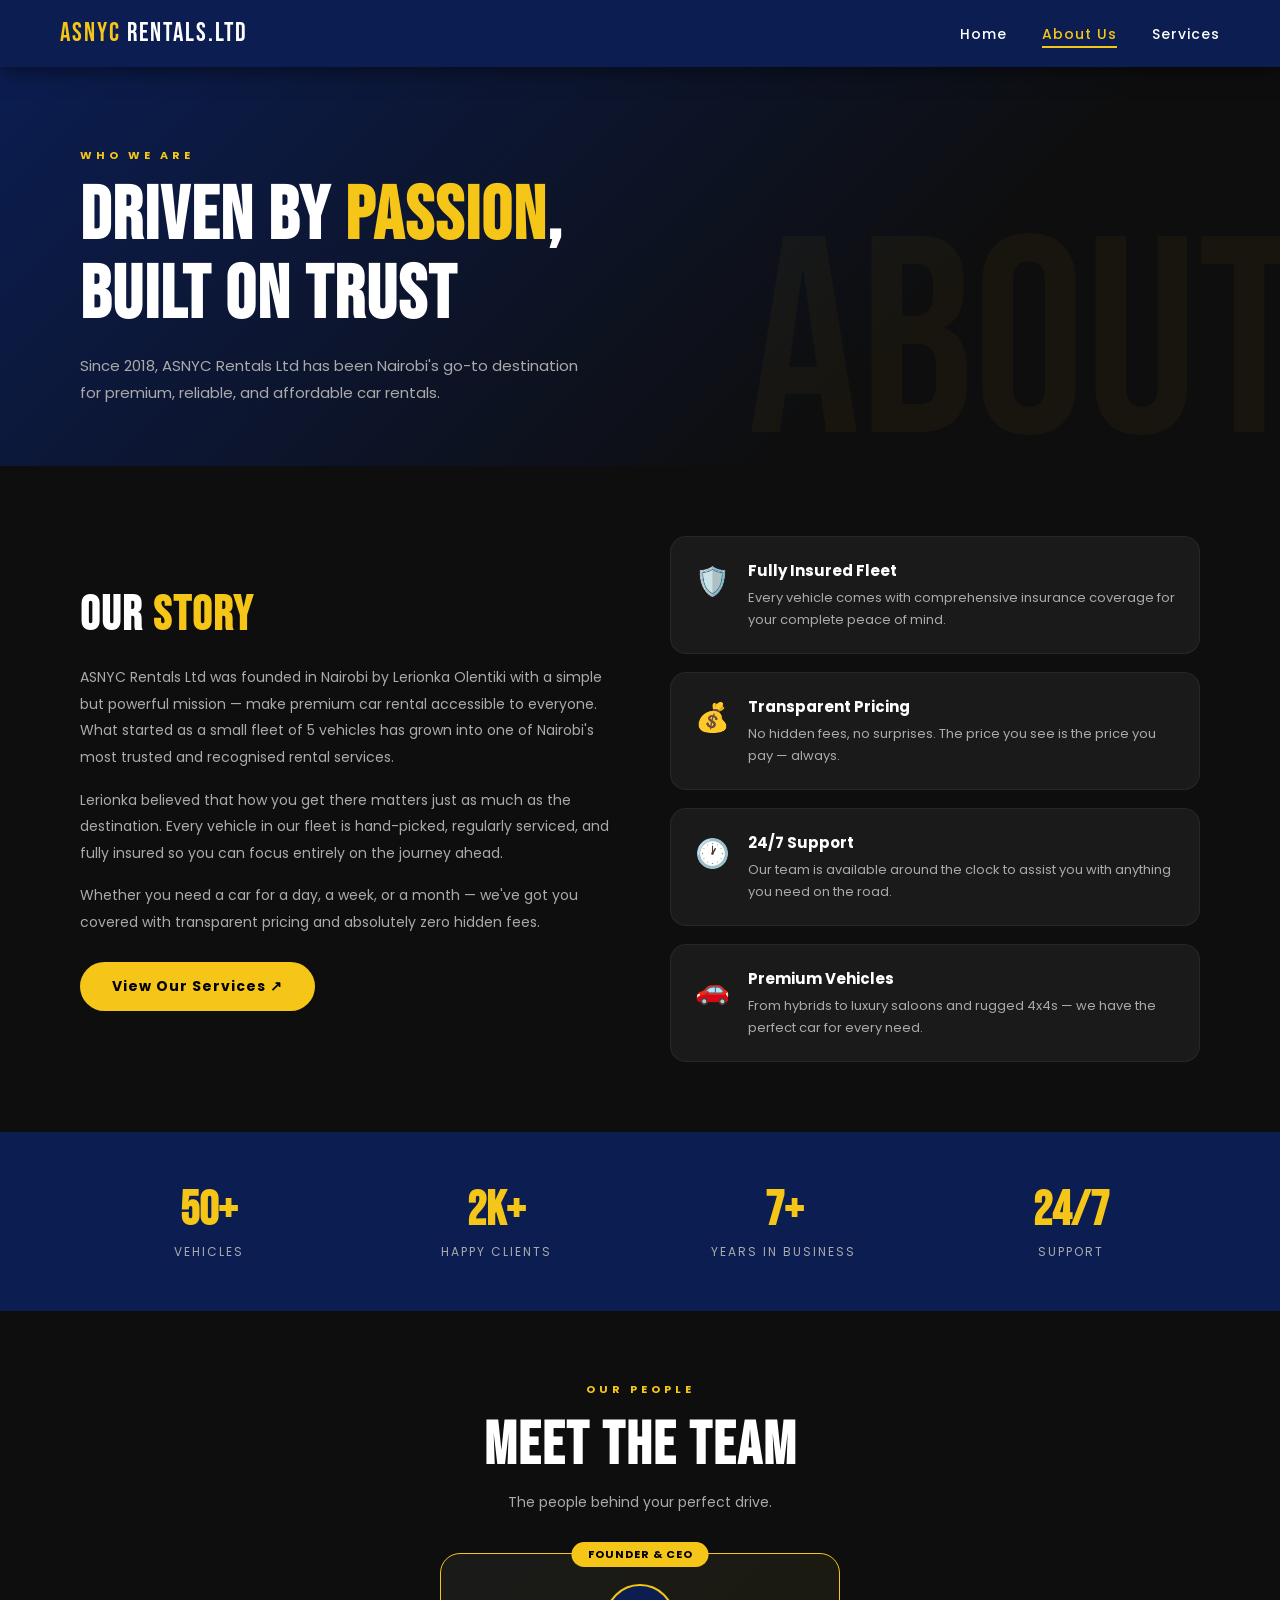
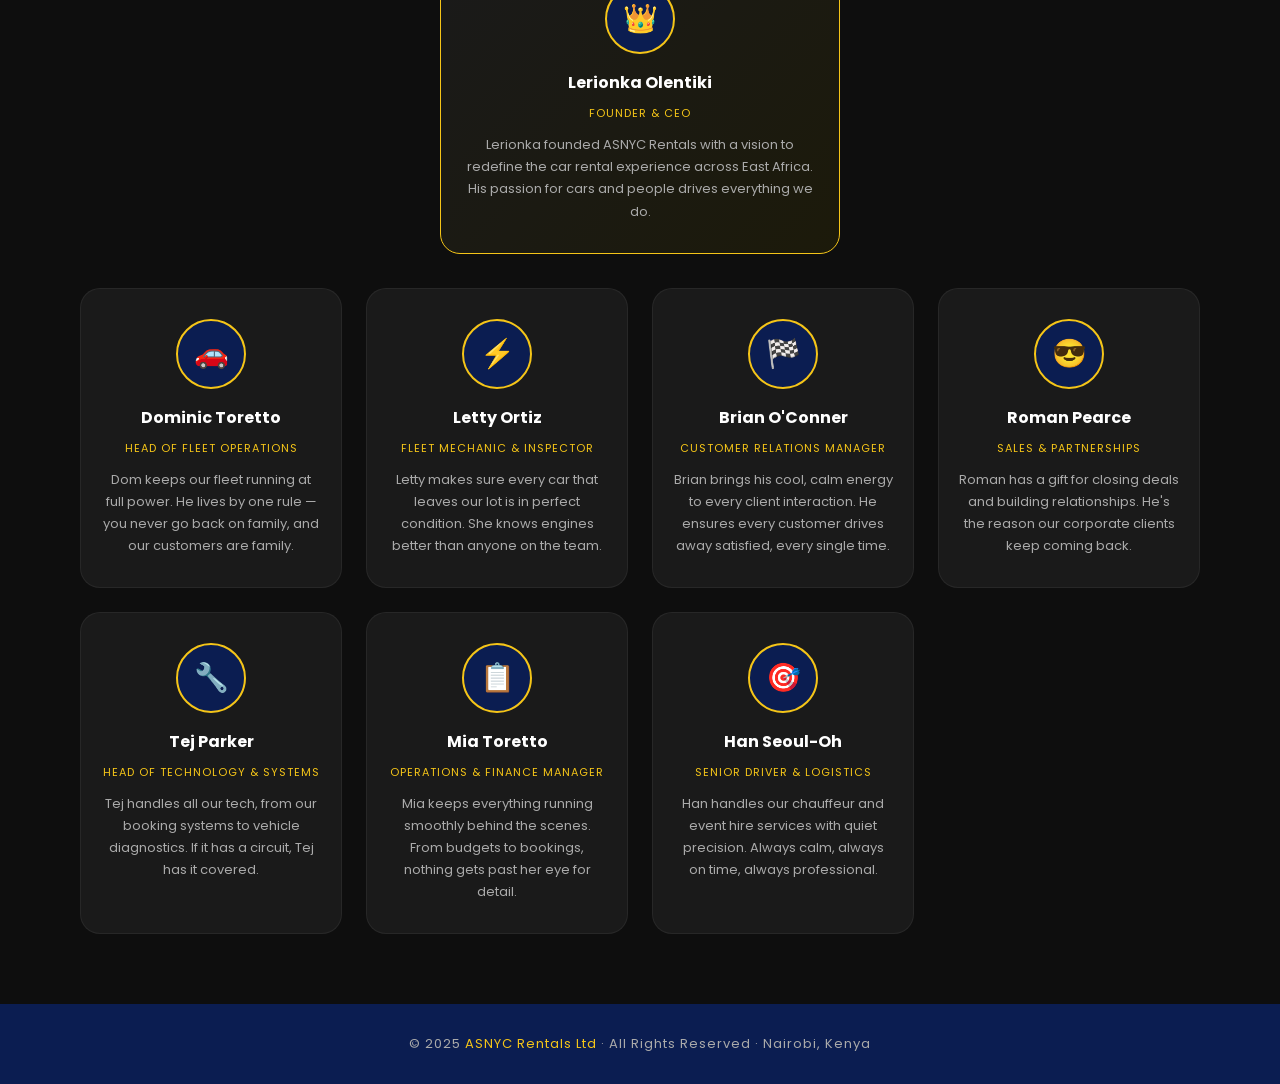
==== about.html @ 46855771 "Updated homepage, design" ====
<!doctype html>
<html lang="en">
  <head>
    <meta charset="UTF-8" />
    <meta name="viewport" content="width=device-width, initial-scale=1.0" />
    <title>ASNYC RENTALS.LTD — About Us</title>
    <link href="https://fonts.googleapis.com/css2?family=Poppins:wght@300;500;700&family=Bebas+Neue&display=swap" rel="stylesheet" />
    <link rel="stylesheet" href="style.css" />
    <link rel="stylesheet" href="about.css" />
  </head>
  <body>

    <!-- NAVBAR -->
    <nav class="navbar">
      <div class="logo">ASNYC <span>RENTALS.LTD</span></div>
      <ul class="nav-links">
        <li><a href="index.html">Home</a></li>
        <li><a href="about.html" class="active">About Us</a></li>
        <li><a href="services.html">Services</a></li>
      </ul>
    </nav>

    <!-- PAGE HERO -->
    <section class="page-hero">
      <span class="tag">Who We Are</span>
      <h1>Driven By <span>Passion</span>, Built On Trust</h1>
      <p>Since 2018, ASNYC Rentals Ltd has been Nairobi's go-to destination for premium, reliable, and affordable car rentals.</p>
    </section>

    <!-- ABOUT CONTENT -->
    <section class="about-content">
      <div class="about-text">
        <h2>Our <span>Story</span></h2>
        <p>ASNYC Rentals Ltd was founded in Nairobi by Lerionka Olentiki with a simple but powerful mission — make premium car rental accessible to everyone. What started as a small fleet of 5 vehicles has grown into one of Nairobi's most trusted and recognised rental services.</p>
        <p>Lerionka believed that how you get there matters just as much as the destination. Every vehicle in our fleet is hand-picked, regularly serviced, and fully insured so you can focus entirely on the journey ahead.</p>
        <p>Whether you need a car for a day, a week, or a month — we've got you covered with transparent pricing and absolutely zero hidden fees.</p>
        <a href="services.html" class="btn-primary" style="display:inline-block; margin-top:10px;">View Our Services ↗</a>
      </div>

      <div class="about-cards">
        <div class="value-card">
          <div class="value-icon">🛡️</div>
          <div>
            <h3>Fully Insured Fleet</h3>
            <p>Every vehicle comes with comprehensive insurance coverage for your complete peace of mind.</p>
          </div>
        </div>
        <div class="value-card">
          <div class="value-icon">💰</div>
          <div>
            <h3>Transparent Pricing</h3>
            <p>No hidden fees, no surprises. The price you see is the price you pay — always.</p>
          </div>
        </div>
        <div class="value-card">
          <div class="value-icon">🕐</div>
          <div>
            <h3>24/7 Support</h3>
            <p>Our team is available around the clock to assist you with anything you need on the road.</p>
          </div>
        </div>
        <div class="value-card">
          <div class="value-icon">🚗</div>
          <div>
            <h3>Premium Vehicles</h3>
            <p>From hybrids to luxury saloons and rugged 4x4s — we have the perfect car for every need.</p>
          </div>
        </div>
      </div>
    </section>

    <!-- STATS STRIP -->
    <div class="stats-strip">
      <div class="stat"><h3>50+</h3><p>Vehicles</p></div>
      <div class="stat"><h3>2K+</h3><p>Happy Clients</p></div>
      <div class="stat"><h3>7+</h3><p>Years in Business</p></div>
      <div class="stat"><h3>24/7</h3><p>Support</p></div>
    </div>

    <!-- TEAM SECTION -->
    <section class="team-section">
      <div class="section-header">
        <span class="tag">Our People</span>
        <h2>Meet The Team</h2>
        <p>The people behind your perfect drive.</p>
      </div>
      <div class="team-grid">

        <!-- Founder & CEO -->
        <div class="team-card founder">
          <div class="founder-badge">Founder & CEO</div>
          <div class="team-avatar">👑</div>
          <h3>Lerionka Olentiki</h3>
          <span>Founder & CEO</span>
          <p>Lerionka founded ASNYC Rentals with a vision to redefine the car rental experience across East Africa. His passion for cars and people drives everything we do.</p>
        </div>

        <!-- Dominic Toretto -->
        <div class="team-card">
          <div class="team-avatar">🚗</div>
          <h3>Dominic Toretto</h3>
          <span>Head of Fleet Operations</span>
          <p>Dom keeps our fleet running at full power. He lives by one rule — you never go back on family, and our customers are family.</p>
        </div>

        <!-- Letty Ortiz -->
        <div class="team-card">
          <div class="team-avatar">⚡</div>
          <h3>Letty Ortiz</h3>
          <span>Fleet Mechanic & Inspector</span>
          <p>Letty makes sure every car that leaves our lot is in perfect condition. She knows engines better than anyone on the team.</p>
        </div>

        <!-- Brian O'Conner -->
        <div class="team-card">
          <div class="team-avatar">🏁</div>
          <h3>Brian O'Conner</h3>
          <span>Customer Relations Manager</span>
          <p>Brian brings his cool, calm energy to every client interaction. He ensures every customer drives away satisfied, every single time.</p>
        </div>

        <!-- Roman Pearce -->
        <div class="team-card">
          <div class="team-avatar">😎</div>
          <h3>Roman Pearce</h3>
          <span>Sales & Partnerships</span>
          <p>Roman has a gift for closing deals and building relationships. He's the reason our corporate clients keep coming back.</p>
        </div>

        <!-- Tej Parker -->
        <div class="team-card">
          <div class="team-avatar">🔧</div>
          <h3>Tej Parker</h3>
          <span>Head of Technology & Systems</span>
          <p>Tej handles all our tech, from our booking systems to vehicle diagnostics. If it has a circuit, Tej has it covered.</p>
        </div>

        <!-- Mia Toretto -->
        <div class="team-card">
          <div class="team-avatar">📋</div>
          <h3>Mia Toretto</h3>
          <span>Operations & Finance Manager</span>
          <p>Mia keeps everything running smoothly behind the scenes. From budgets to bookings, nothing gets past her eye for detail.</p>
        </div>

        <!-- Han Seoul-Oh -->
        <div class="team-card">
          <div class="team-avatar">🎯</div>
          <h3>Han Seoul-Oh</h3>
          <span>Senior Driver & Logistics</span>
          <p>Han handles our chauffeur and event hire services with quiet precision. Always calm, always on time, always professional.</p>
        </div>

      </div>
    </section>

    <!-- FOOTER -->
    <footer>
      <p>© 2025 <span>ASNYC Rentals Ltd</span> · All Rights Reserved · Nairobi, Kenya</p>
    </footer>

  </body>
</html>
---- style.css ----
/* =============================================
   ASNYC RENTALS LTD — Services Page Styles
   ============================================= */

* {
  margin: 0;
  padding: 0;
  box-sizing: border-box;
}

/* CSS Variables for consistent theming */
:root {
  --navy:   #0b1d51;
  --gold:   #f5c518;
  --dark:   #0e0e0e;
  --card:   #1a1a1a;
  --card2:  #222;
  --white:  #ffffff;
  --grey:   #aaa;
  --radius: 20px;
}

/* BODY */
body {
  font-family: 'Poppins', sans-serif;
  background-color: var(--dark);
  color: var(--white);
  overflow-x: hidden;
}

/* ── NAVBAR ── */
.navbar {
  background-color: var(--navy);
  display: flex;
  justify-content: space-between;
  align-items: center;
  padding: 18px 60px;
  position: sticky;
  top: 0;
  z-index: 1000;
  box-shadow: 0 4px 20px rgba(0,0,0,0.5);
}

.logo {
  font-family: 'Bebas Neue', sans-serif;
  font-size: 26px;
  letter-spacing: 2px;
  color: var(--gold);
}

.logo span { color: var(--white); }

.nav-links {
  display: flex;
  list-style: none;
  gap: 35px;
}

.nav-links a {
  text-decoration: none;
  color: var(--white);
  font-weight: 500;
  font-size: 14px;
  letter-spacing: 1px;
  transition: color 0.3s;
  position: relative;
}

.nav-links a::after {
  content: '';
  position: absolute;
  bottom: -4px; left: 0;
  width: 0; height: 2px;
  background: var(--gold);
  transition: width 0.3s;
}

.nav-links a:hover { color: var(--gold); }
.nav-links a:hover::after { width: 100%; }
.nav-links a.active { color: var(--gold); }
.nav-links a.active::after { width: 100%; }

/* ── PAGE HERO ── */
.hero {
  background: linear-gradient(135deg, #0b1d51 0%, #0e0e0e 70%);
  padding: 80px 80px 60px;
  position: relative;
  overflow: hidden;
  min-height: 40vh;
  display: flex;
  flex-direction: column;
  justify-content: center;
}

/* Large decorative background text */
.hero::before {
  content: 'SERVICES';
  position: absolute;
  right: -20px; bottom: -50px;
  font-family: 'Bebas Neue', sans-serif;
  font-size: 220px;
  color: rgba(245,197,24,0.04);
  pointer-events: none;
}

.hero-badge {
  background: var(--gold);
  color: #000;
  font-size: 11px;
  font-weight: 700;
  letter-spacing: 3px;
  padding: 6px 16px;
  border-radius: 20px;
  margin-bottom: 20px;
  display: inline-block;
  text-transform: uppercase;
  width: fit-content;
}

.hero h1 {
  font-family: 'Bebas Neue', sans-serif;
  font-size: clamp(42px, 6vw, 80px);
  line-height: 1.05;
  max-width: 650px;
  letter-spacing: 2px;
}

.hero h1 span { color: var(--gold); }

.hero p {
  color: var(--grey);
  font-size: 15px;
  margin-top: 16px;
  max-width: 500px;
  line-height: 1.8;
}

/* ── SECTION HEADER ── */
.section-header {
  text-align: center;
  padding: 70px 60px 40px;
}

.section-header .tag {
  font-size: 11px;
  font-weight: 700;
  letter-spacing: 4px;
  color: var(--gold);
  text-transform: uppercase;
  display: block;
  margin-bottom: 12px;
}

.section-header h2 {
  font-family: 'Bebas Neue', sans-serif;
  font-size: clamp(36px, 5vw, 60px);
  letter-spacing: 2px;
}

.section-header p {
  color: var(--grey);
  margin-top: 10px;
  font-size: 14px;
}

/* ── SERVICES GRID ── */
.services-grid {
  display: grid;
  grid-template-columns: repeat(auto-fill, minmax(300px, 1fr));
  gap: 24px;
  padding: 10px 60px 80px;
}

/* ── SERVICE CARD ── */
.service-card {
  background: var(--card);
  border-radius: var(--radius);
  padding: 32px 28px;
  border: 1px solid rgba(255,255,255,0.06);
  transition: transform 0.3s, border-color 0.3s, box-shadow 0.3s;
  display: flex;
  flex-direction: column;
  gap: 14px;
}

.service-card:hover {
  transform: translateY(-6px);
  border-color: var(--gold);
  box-shadow: 0 20px 50px rgba(0,0,0,0.4);
}

.service-icon {
  font-size: 36px;
  width: 64px;
  height: 64px;
  background: rgba(245,197,24,0.1);
  border-radius: 16px;
  display: flex;
  align-items: center;
  justify-content: center;
  border: 1px solid rgba(245,197,24,0.2);
}

.service-card h3 {
  font-size: 18px;
  font-weight: 700;
  margin-top: 4px;
}

.service-card p {
  font-size: 13px;
  color: var(--grey);
  line-height: 1.8;
  flex: 1;
}

.service-price {
  font-size: 20px;
  font-weight: 700;
  color: var(--gold);
  padding-top: 14px;
  border-top: 1px solid rgba(255,255,255,0.07);
}

.service-price span {
  font-size: 12px;
  color: var(--grey);
  font-weight: 400;
}

/* ── WHY CHOOSE US STRIP ── */
.why-strip {
  background: var(--navy);
  padding: 60px 80px;
  display: grid;
  grid-template-columns: repeat(4, 1fr);
  gap: 30px;
  text-align: center;
}

.why-item .icon {
  font-size: 32px;
  margin-bottom: 14px;
}

.why-item h3 {
  font-size: 15px;
  font-weight: 700;
  margin-bottom: 8px;
}

.why-item p {
  font-size: 13px;
  color: var(--grey);
  line-height: 1.7;
}

/* ── CTA SECTION ── */
.cta-section {
  text-align: center;
  padding: 80px 60px;
  background: linear-gradient(135deg, #0b1d51 0%, #0e0e0e 100%);
  position: relative;
  overflow: hidden;
}

.cta-section::before {
  content: 'BOOK';
  position: absolute;
  left: 50%;
  top: 50%;
  transform: translate(-50%, -50%);
  font-family: 'Bebas Neue', sans-serif;
  font-size: 300px;
  color: rgba(245,197,24,0.03);
  pointer-events: none;
  white-space: nowrap;
}

.cta-section h2 {
  font-family: 'Bebas Neue', sans-serif;
  font-size: clamp(36px, 5vw, 60px);
  letter-spacing: 2px;
  position: relative;
  z-index: 1;
}

.cta-section h2 span { color: var(--gold); }

.cta-section p {
  color: var(--grey);
  font-size: 15px;
  margin-top: 12px;
  margin-bottom: 32px;
  position: relative;
  z-index: 1;
}

.cta-section a {
  position: relative;
  z-index: 1;
}

/* ── CARS SECTION (if used on services page) ── */
.cars-section {
  display: grid;
  grid-template-columns: repeat(auto-fit, minmax(350px, 1fr));
  gap: 30px;
  padding: 60px;
}

.car-card {
  background: var(--card);
  border-radius: var(--radius);
  padding: 20px;
  overflow: hidden;
  border: 1px solid rgba(255,255,255,0.06);
  transition: transform 0.3s, box-shadow 0.3s;
}

.car-card:hover {
  transform: translateY(-6px);
  box-shadow: 0 20px 50px rgba(0,0,0,0.5);
}

.car-image img {
  width: 100%;
  border-radius: 15px;
  height: 200px;
  object-fit: cover;
}

/* ── BOOK BUTTON ── */
.book-btn {
  margin-top: 20px;
  padding: 12px 20px;
  border: none;
  border-radius: 12px;
  background: var(--navy);
  color: var(--white);
  font-weight: 600;
  cursor: pointer;
  width: 100%;
  font-size: 14px;
  transition: background 0.2s, transform 0.2s;
  letter-spacing: 1px;
}

.book-btn:hover {
  background: var(--gold);
  color: #000;
  transform: scale(1.02);
}

/* ── FORM OVERLAY (POPUP) ── */
.form-overlay {
  position: fixed;
  top: 0; left: 0;
  width: 100%; height: 100%;
  background: rgba(0,0,0,0.75);
  backdrop-filter: blur(6px);
  display: none;
  justify-content: center;
  align-items: center;
  z-index: 9999;
  padding: 20px;
}

.form-overlay.active { display: flex; }

/* ── FORM BOX ── */
.form {
  background: var(--card);
  width: 90%;
  max-width: 560px;
  padding: 40px;
  border-radius: 24px;
  position: relative;
  display: flex;
  flex-direction: column;
  gap: 16px;
  border: 1px solid rgba(255,255,255,0.1);
  animation: modalIn 0.3s ease;
}

@keyframes modalIn {
  from { opacity: 0; transform: scale(0.93) translateY(20px); }
  to   { opacity: 1; transform: scale(1) translateY(0); }
}

/* ── CLOSE BUTTON ── */
.form-close {
  position: absolute;
  top: 18px; right: 22px;
  background: transparent;
  border: none;
  color: var(--grey);
  font-size: 24px;
  cursor: pointer;
  transition: color 0.2s;
  line-height: 1;
}

.form-close:hover { color: var(--white); }

/* ── FORM TITLE ── */
.form h2 {
  font-family: 'Bebas Neue', sans-serif;
  font-size: 30px;
  letter-spacing: 2px;
  margin-bottom: 6px;
}

/* ── CAR INFO ── */
.form-car-info {
  display: flex;
  align-items: center;
  gap: 14px;
  padding-bottom: 16px;
  border-bottom: 1px solid rgba(255,255,255,0.08);
}

.form-car-info h3 {
  font-size: 17px;
  font-weight: 700;
}

.form-car-info p {
  font-size: 13px;
  color: var(--grey);
}

.dot {
  width: 12px; height: 12px;
  background: var(--gold);
  border-radius: 50%;
  flex-shrink: 0;
}

/* ── TWO COLUMN ROW ── */
.form-row {
  display: grid;
  grid-template-columns: 1fr 1fr;
  gap: 14px;
}

.form-group {
  display: flex;
  flex-direction: column;
  gap: 6px;
}

/* ── LABEL ── */
.form-group label {
  font-size: 12px;
  font-weight: 600;
  letter-spacing: 1px;
  color: var(--grey);
  text-transform: uppercase;
}

/* ── INPUTS ── */
.form-group input,
.form-group select,
.form-group textarea {
  padding: 12px 16px;
  border: 1px solid rgba(255,255,255,0.1);
  border-radius: 10px;
  background: #111;
  color: var(--white);
  font-family: 'Poppins', sans-serif;
  font-size: 14px;
  outline: none;
  transition: border-color 0.2s;
  width: 100%;
}

.form-group input:focus,
.form-group select:focus,
.form-group textarea:focus {
  border-color: var(--gold);
}

.form-group input.error,
.form-group select.error {
  border-color: #e74c3c;
}

.form-group select option { background: var(--card); }

/* ── TEXTAREA ── */
.form-group textarea {
  min-height: 100px;
  resize: vertical;
}

/* ── ERROR MESSAGE ── */
.error-msg {
  display: none;
  color: #e74c3c;
  font-size: 11px;
  margin-top: 2px;
}

.error-msg.visible { display: block; }

/* ── SUBMIT BUTTON ── */
.submit-btn {
  padding: 15px;
  border: none;
  border-radius: 12px;
  background: var(--gold);
  color: #000;
  font-size: 15px;
  font-weight: 700;
  cursor: pointer;
  margin-top: 6px;
  letter-spacing: 1px;
  transition: transform 0.2s, box-shadow 0.2s;
}

.submit-btn:hover {
  transform: translateY(-2px);
  box-shadow: 0 8px 25px rgba(245,197,24,0.35);
}

/* ── FOOTER ── */
footer {
  background: var(--navy);
  display: flex;
  justify-content: center;
  text-align: center;
  padding: 30px;
  font-size: 13px;
  color: var(--grey);
  letter-spacing: 1px;
}

footer span { color: var(--gold); }

/* ── BUTTONS ── */
.btn-primary {
  background: var(--gold);
  color: #000;
  padding: 14px 32px;
  border-radius: 50px;
  font-weight: 700;
  font-size: 14px;
  text-decoration: none;
  display: inline-block;
  transition: transform 0.2s, box-shadow 0.2s;
  letter-spacing: 1px;
}

.btn-primary:hover {
  transform: translateY(-2px);
  box-shadow: 0 8px 25px rgba(245,197,24,0.4);
}

/* ── RESPONSIVE ── */
@media (max-width: 768px) {
  .navbar { padding: 16px 24px; }
  .hero { padding: 60px 24px 40px; }
  .services-grid { padding: 10px 20px 60px; }
  .why-strip { grid-template-columns: repeat(2, 1fr); padding: 40px 24px; }
  .cta-section { padding: 60px 24px; }
  .form { padding: 28px 22px; }
  .form-row { grid-template-columns: 1fr; }
  .section-header { padding: 50px 20px 30px; }
}

@media (max-width: 480px) {
  .nav-links { gap: 16px; }
  .why-strip { grid-template-columns: 1fr; }
  .services-grid { grid-template-columns: 1fr; }
}
---- about.css ----
/* =============================================
   ASNYC RENTALS LTD — About Page Styles
   ============================================= */

/* ── PAGE HERO ── */
.page-hero {
  background: linear-gradient(135deg, #0b1d51 0%, #0e0e0e 70%);
  padding: 80px 80px 60px;
  position: relative;
  overflow: hidden;
}

.page-hero::before {
  content: 'ABOUT';
  position: absolute;
  right: -20px; bottom: -50px;
  font-family: 'Bebas Neue', sans-serif;
  font-size: 280px;
  color: rgba(245,197,24,0.04);
  pointer-events: none;
}

.page-hero .tag {
  font-size: 11px;
  font-weight: 700;
  letter-spacing: 4px;
  color: var(--gold);
  text-transform: uppercase;
  display: block;
  margin-bottom: 14px;
}

.page-hero h1 {
  font-family: 'Bebas Neue', sans-serif;
  font-size: clamp(42px, 6vw, 75px);
  letter-spacing: 2px;
  max-width: 600px;
  line-height: 1.05;
}

.page-hero h1 span { color: var(--gold); }

.page-hero p {
  color: var(--grey);
  font-size: 15px;
  margin-top: 16px;
  max-width: 500px;
  line-height: 1.8;
}

/* ── ABOUT CONTENT ── */
.about-content {
  padding: 70px 80px;
  display: grid;
  grid-template-columns: 1fr 1fr;
  gap: 60px;
  align-items: center;
}

.about-text h2 {
  font-family: 'Bebas Neue', sans-serif;
  font-size: 48px;
  letter-spacing: 2px;
  margin-bottom: 20px;
}

.about-text h2 span { color: var(--gold); }

.about-text p {
  color: var(--grey);
  font-size: 14px;
  line-height: 1.9;
  margin-bottom: 16px;
}

/* ── VALUE CARDS ── */
.about-cards {
  display: flex;
  flex-direction: column;
  gap: 18px;
}

.value-card {
  background: var(--card);
  border: 1px solid rgba(255,255,255,0.06);
  border-radius: 16px;
  padding: 22px 24px;
  display: flex;
  align-items: flex-start;
  gap: 18px;
  transition: transform 0.2s, border-color 0.2s;
}

.value-card:hover {
  transform: translateX(6px);
  border-color: var(--gold);
}

.value-icon {
  font-size: 28px;
  flex-shrink: 0;
  margin-top: 2px;
}

.value-card h3 {
  font-size: 15px;
  font-weight: 700;
  margin-bottom: 5px;
}

.value-card p {
  font-size: 13px;
  color: var(--grey);
  line-height: 1.7;
}

/* ── STATS STRIP ── */
.stats-strip {
  background: var(--navy);
  padding: 50px 80px;
  display: grid;
  grid-template-columns: repeat(4, 1fr);
  gap: 30px;
  text-align: center;
}

.stats-strip .stat h3 {
  font-family: 'Bebas Neue', sans-serif;
  font-size: 48px;
  color: var(--gold);
}

.stats-strip .stat p {
  font-size: 12px;
  color: var(--grey);
  letter-spacing: 2px;
  text-transform: uppercase;
  margin-top: 4px;
}

/* ── TEAM SECTION ── */
.team-section {
  padding: 70px 80px;
  text-align: center;
}

.team-section .section-header {
  padding: 0 0 40px;
}

/* 4 columns for the team grid */
.team-grid {
  display: grid;
  grid-template-columns: repeat(4, 1fr);
  gap: 24px;
}

/* ── TEAM CARD ── */
.team-card {
  background: var(--card);
  border-radius: 20px;
  padding: 30px 20px;
  border: 1px solid rgba(255,255,255,0.06);
  transition: transform 0.2s, border-color 0.2s;
  position: relative;
}

.team-card:hover {
  transform: translateY(-5px);
  border-color: var(--gold);
}

/* ── FOUNDER CARD — spans full width on its own row ── */
.team-card.founder {
  grid-column: 1 / -1;
  max-width: 400px;
  margin: 0 auto 10px;
  border-color: var(--gold);
  background: linear-gradient(135deg, #1a1a1a 0%, #1c1a0a 100%);
}

/* Founder badge on top of card */
.founder-badge {
  position: absolute;
  top: -12px; left: 50%;
  transform: translateX(-50%);
  background: var(--gold);
  color: #000;
  font-size: 11px;
  font-weight: 700;
  padding: 4px 16px;
  border-radius: 20px;
  letter-spacing: 1px;
  text-transform: uppercase;
  white-space: nowrap;
}

.team-avatar {
  width: 70px;
  height: 70px;
  background: var(--navy);
  border-radius: 50%;
  display: flex;
  align-items: center;
  justify-content: center;
  font-size: 28px;
  margin: 0 auto 16px;
  border: 2px solid var(--gold);
}

.team-card h3 {
  font-size: 16px;
  font-weight: 700;
  margin-bottom: 4px;
}

.team-card span {
  font-size: 11px;
  color: var(--gold);
  letter-spacing: 1px;
  text-transform: uppercase;
}

.team-card p {
  font-size: 13px;
  color: var(--grey);
  margin-top: 10px;
  line-height: 1.7;
}

/* ── RESPONSIVE ── */
@media (max-width: 1024px) {
  .team-grid { grid-template-columns: repeat(3, 1fr); }
}

@media (max-width: 768px) {
  .page-hero { padding: 60px 24px 40px; }
  .about-content { grid-template-columns: 1fr; padding: 40px 24px; gap: 30px; }
  .stats-strip { grid-template-columns: repeat(2, 1fr); padding: 40px 24px; }
  .team-section { padding: 50px 24px; }
  .team-grid { grid-template-columns: repeat(2, 1fr); }
  .team-card.founder { max-width: 100%; }
}

@media (max-width: 480px) {
  .team-grid { grid-template-columns: 1fr; }
}
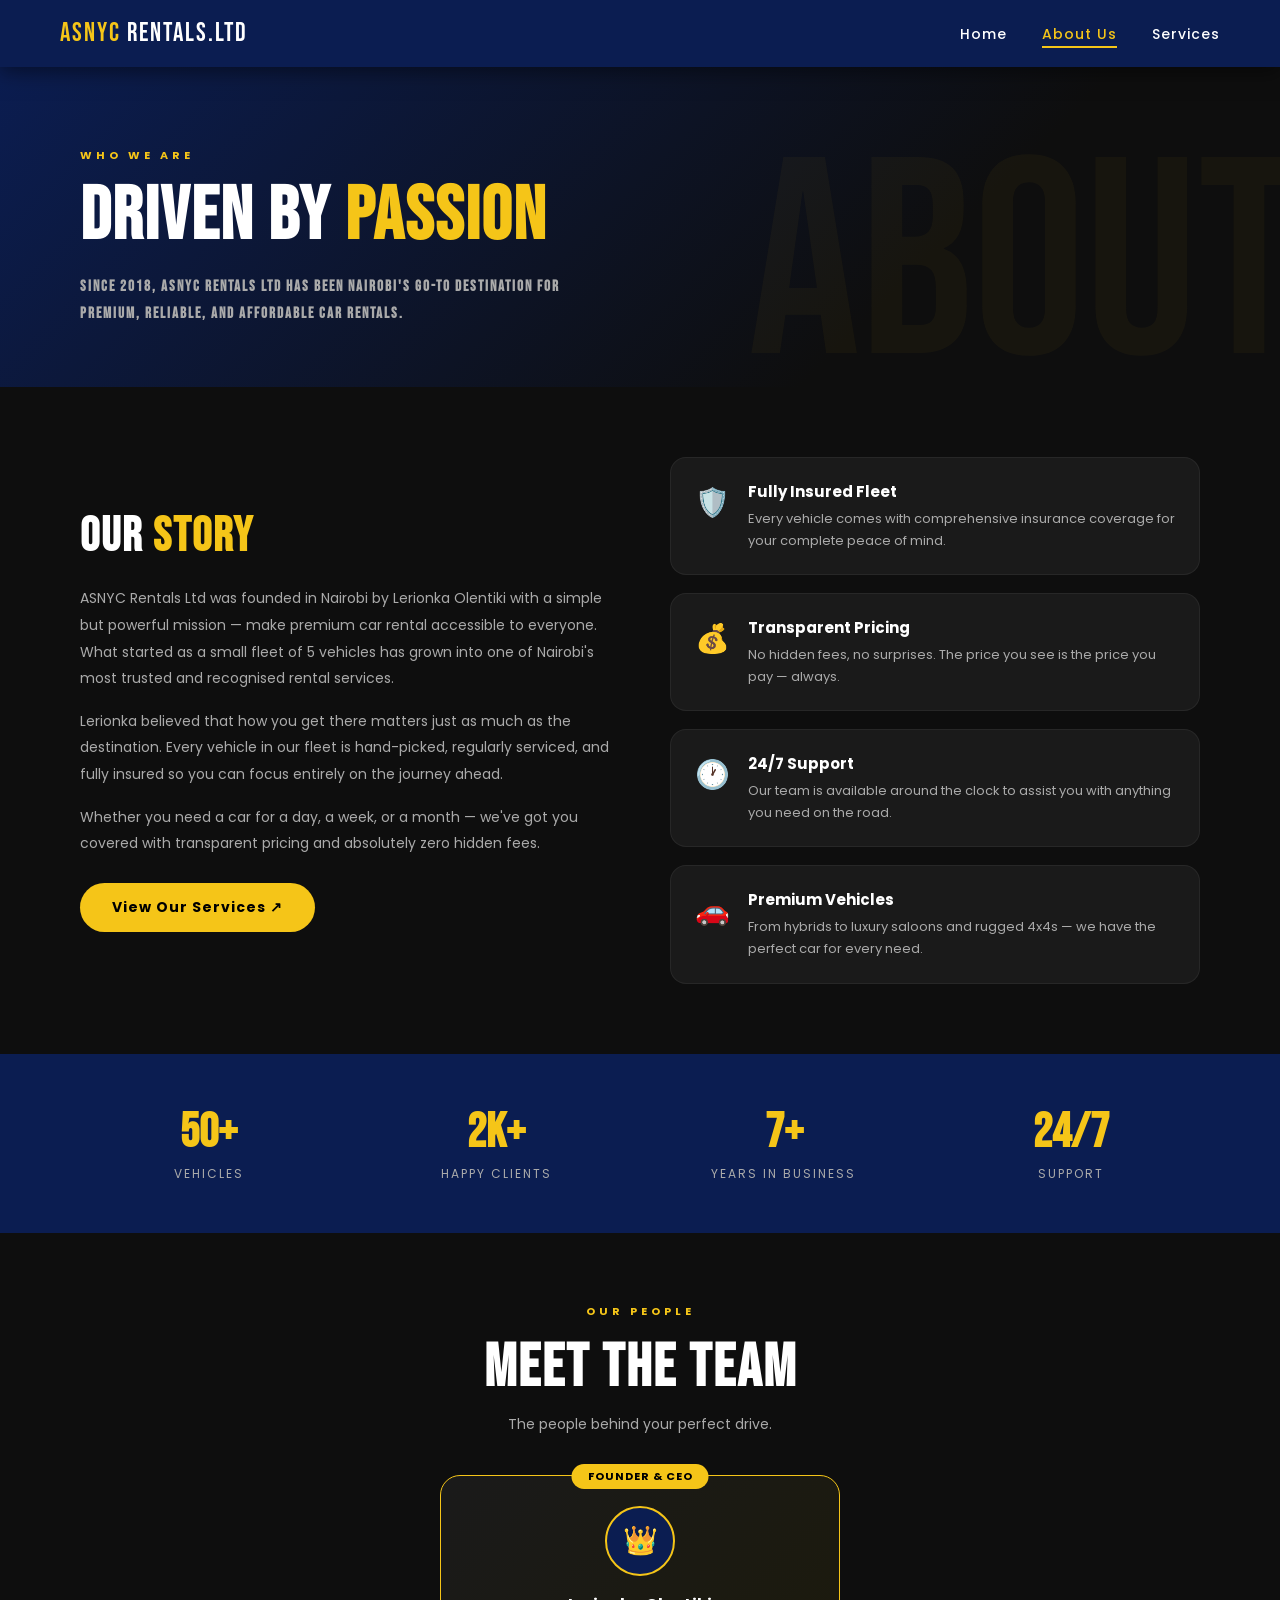
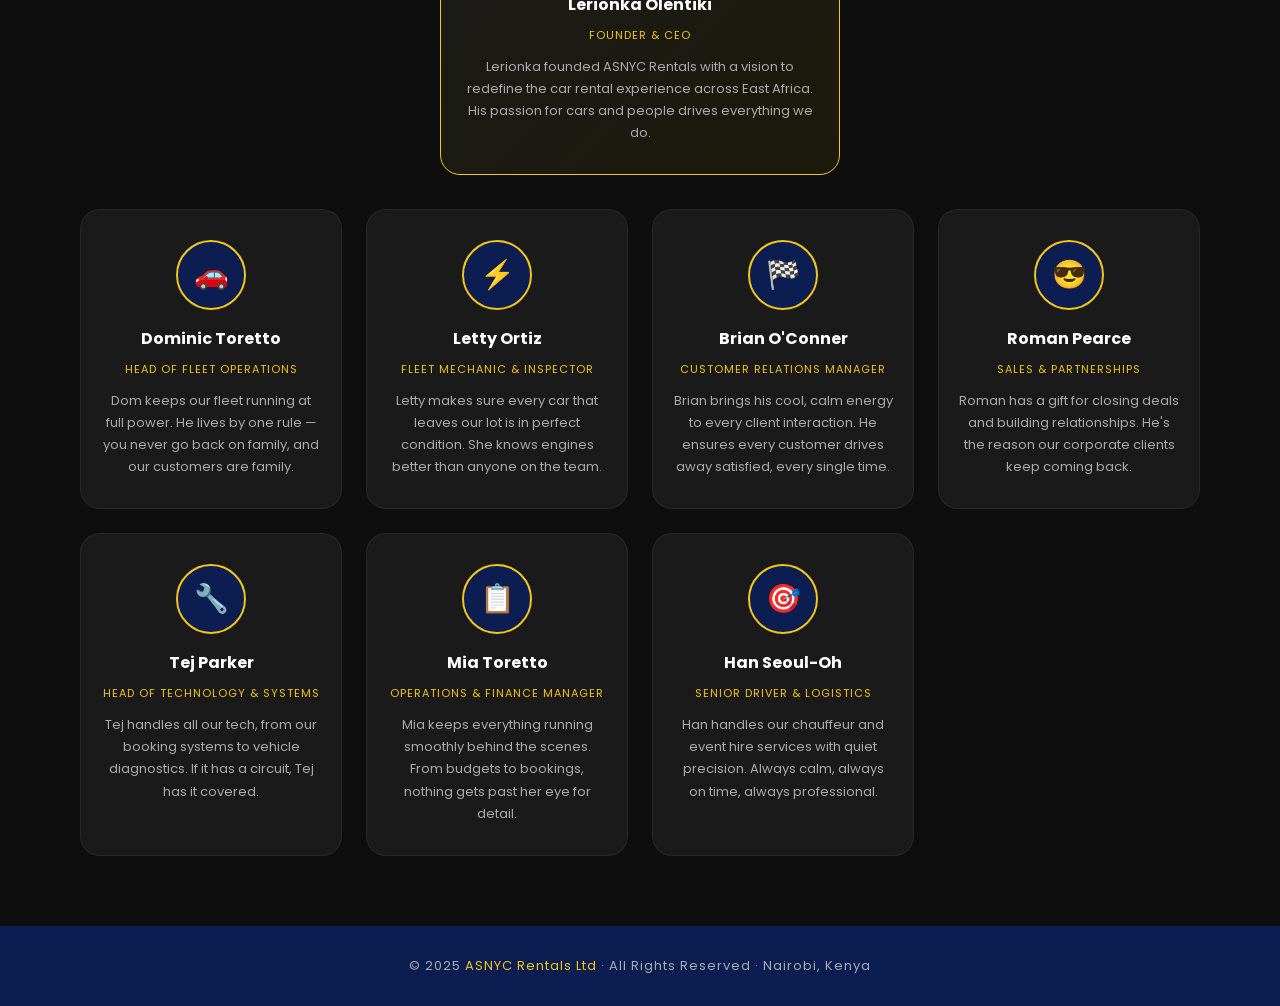
==== commit 7727ff3a: "Completed About.html and About css" ====
--- a/about.html
+++ b/about.html
@@ -20,10 +20,10 @@
       </ul>
     </nav>
 
-    <!-- PAGE HERO -->
+    <!-- PAGE HEO -->
     <section class="page-hero">
       <span class="tag">Who We Are</span>
-      <h1>Driven By <span>Passion</span>, Built On Trust</h1>
+      <h1>Driven By <span>Passion</span>
       <p>Since 2018, ASNYC Rentals Ltd has been Nairobi's go-to destination for premium, reliable, and affordable car rentals.</p>
     </section>
 
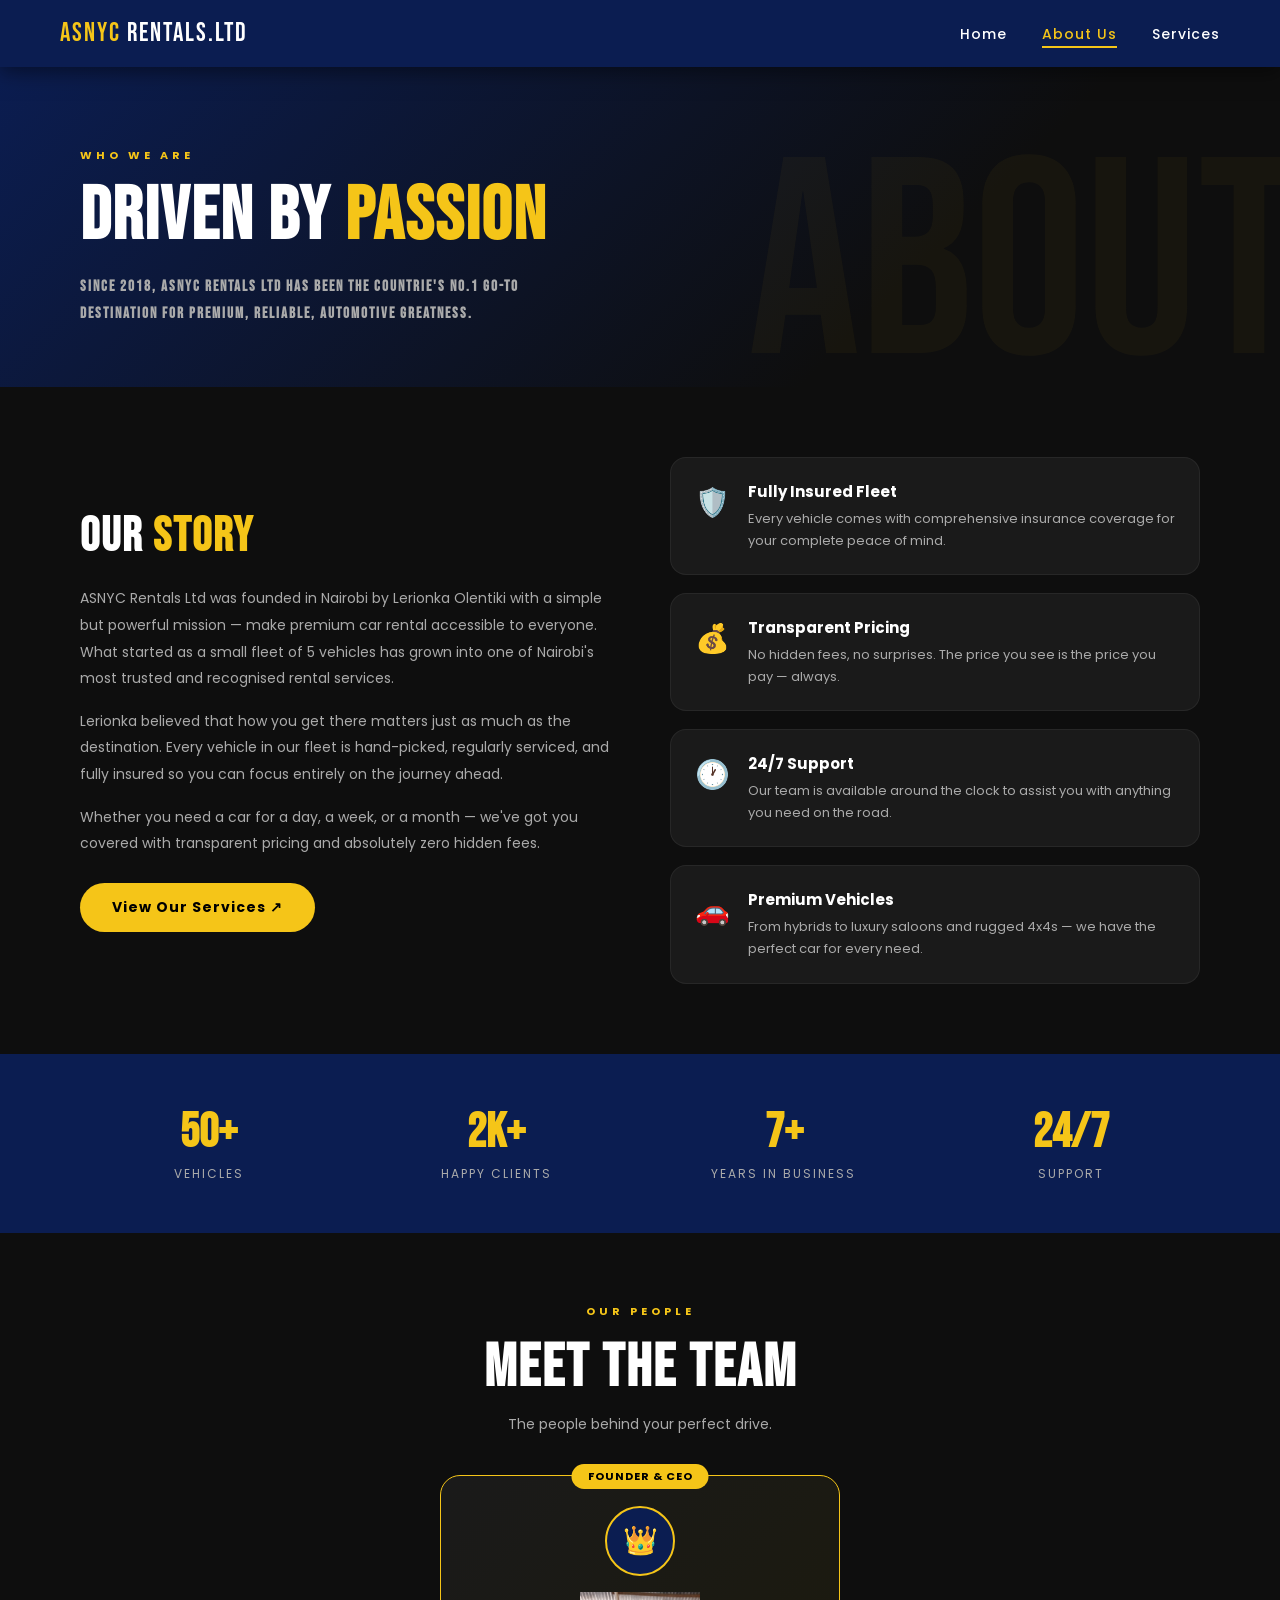
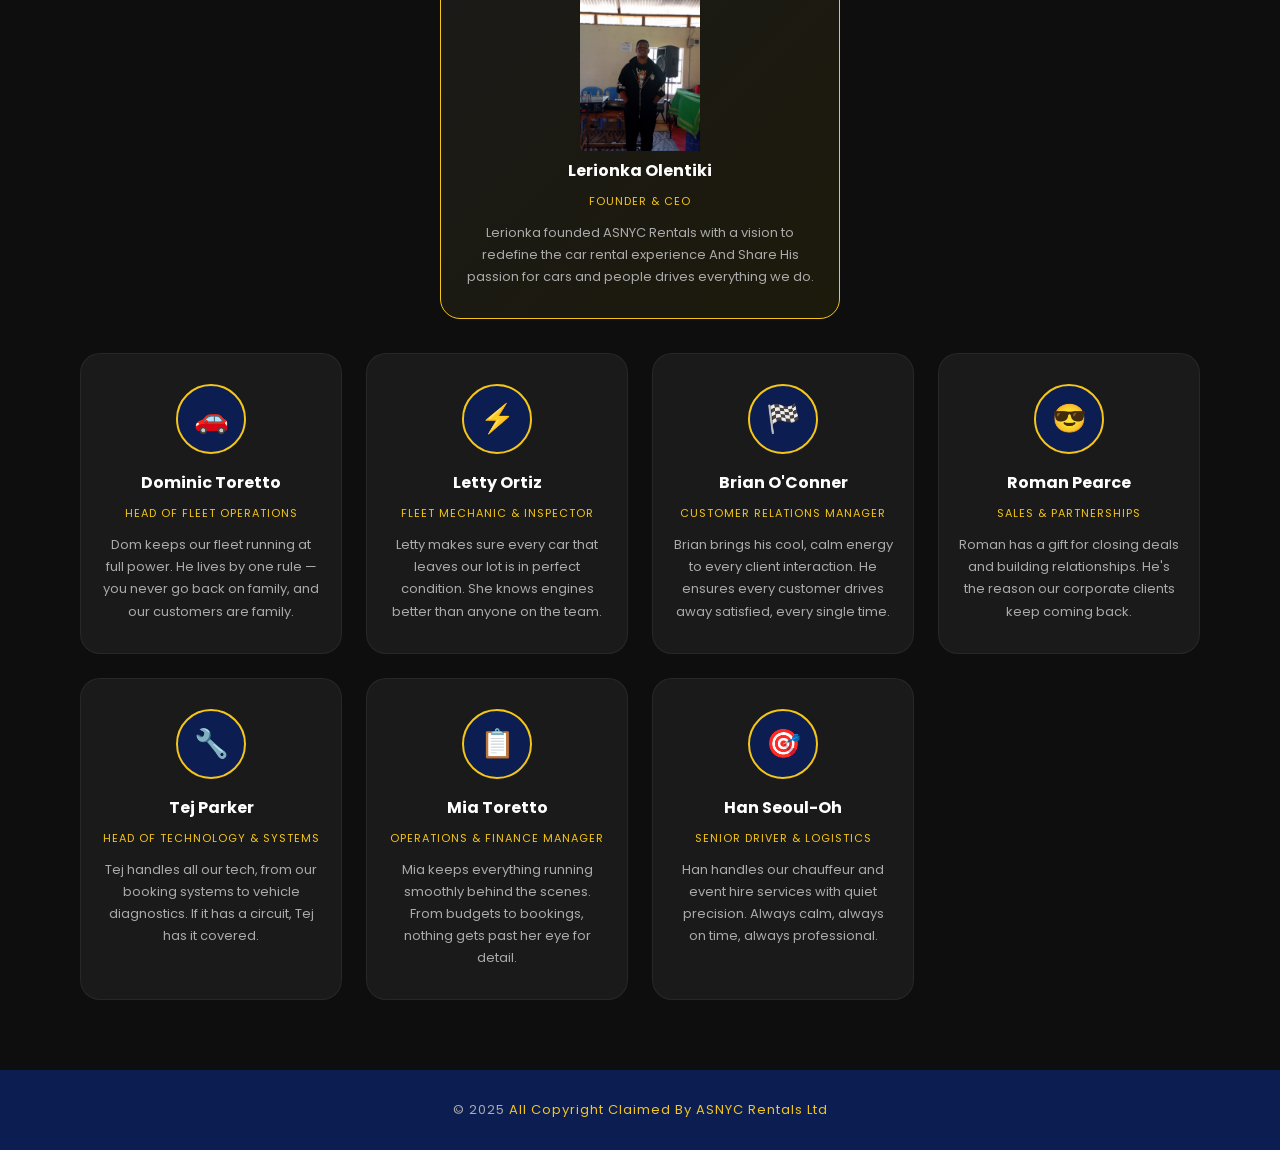
==== commit 6cf78dd8: "Completed servises js" ====
--- a/about.html
+++ b/about.html
@@ -24,7 +24,7 @@
     <section class="page-hero">
       <span class="tag">Who We Are</span>
       <h1>Driven By <span>Passion</span>
-      <p>Since 2018, ASNYC Rentals Ltd has been Nairobi's go-to destination for premium, reliable, and affordable car rentals.</p>
+      <p>Since 2018, ASNYC Rentals Ltd has been The Countrie's NO.1 go-to destination for premium, reliable, Automotive Greatness.</p>
     </section>
 
     <!-- ABOUT CONTENT -->
@@ -90,9 +90,10 @@
         <div class="team-card founder">
           <div class="founder-badge">Founder & CEO</div>
           <div class="team-avatar">👑</div>
+          <img src="bosslogo.jpeg" alt="img" />
           <h3>Lerionka Olentiki</h3>
           <span>Founder & CEO</span>
-          <p>Lerionka founded ASNYC Rentals with a vision to redefine the car rental experience across East Africa. His passion for cars and people drives everything we do.</p>
+          <p>Lerionka founded ASNYC Rentals with a vision to redefine the car rental experience And Share His passion for cars and people drives everything we do.</p>
         </div>
 
         <!-- Dominic Toretto -->
@@ -156,7 +157,7 @@
 
     <!-- FOOTER -->
     <footer>
-      <p>© 2025 <span>ASNYC Rentals Ltd</span> · All Rights Reserved · Nairobi, Kenya</p>
+      <p>© 2025 <span> All Copyright Claimed By ASNYC Rentals Ltd</span> 
     </footer>
 
   </body>
--- a/style.css
+++ b/style.css
@@ -39,6 +39,10 @@
   top: 0;
   z-index: 1000;
   box-shadow: 0 4px 20px rgba(0,0,0,0.5);
+}
+
+.nav-links {
+  margin-left: auto; /* this pushes the links to the right */
 }
 
 .logo {
--- a/about.css
+++ b/about.css
@@ -244,4 +244,9 @@
 
 @media (max-width: 480px) {
   .team-grid { grid-template-columns: 1fr; }
+}
+
+img{
+    width: 120px;
+
 }
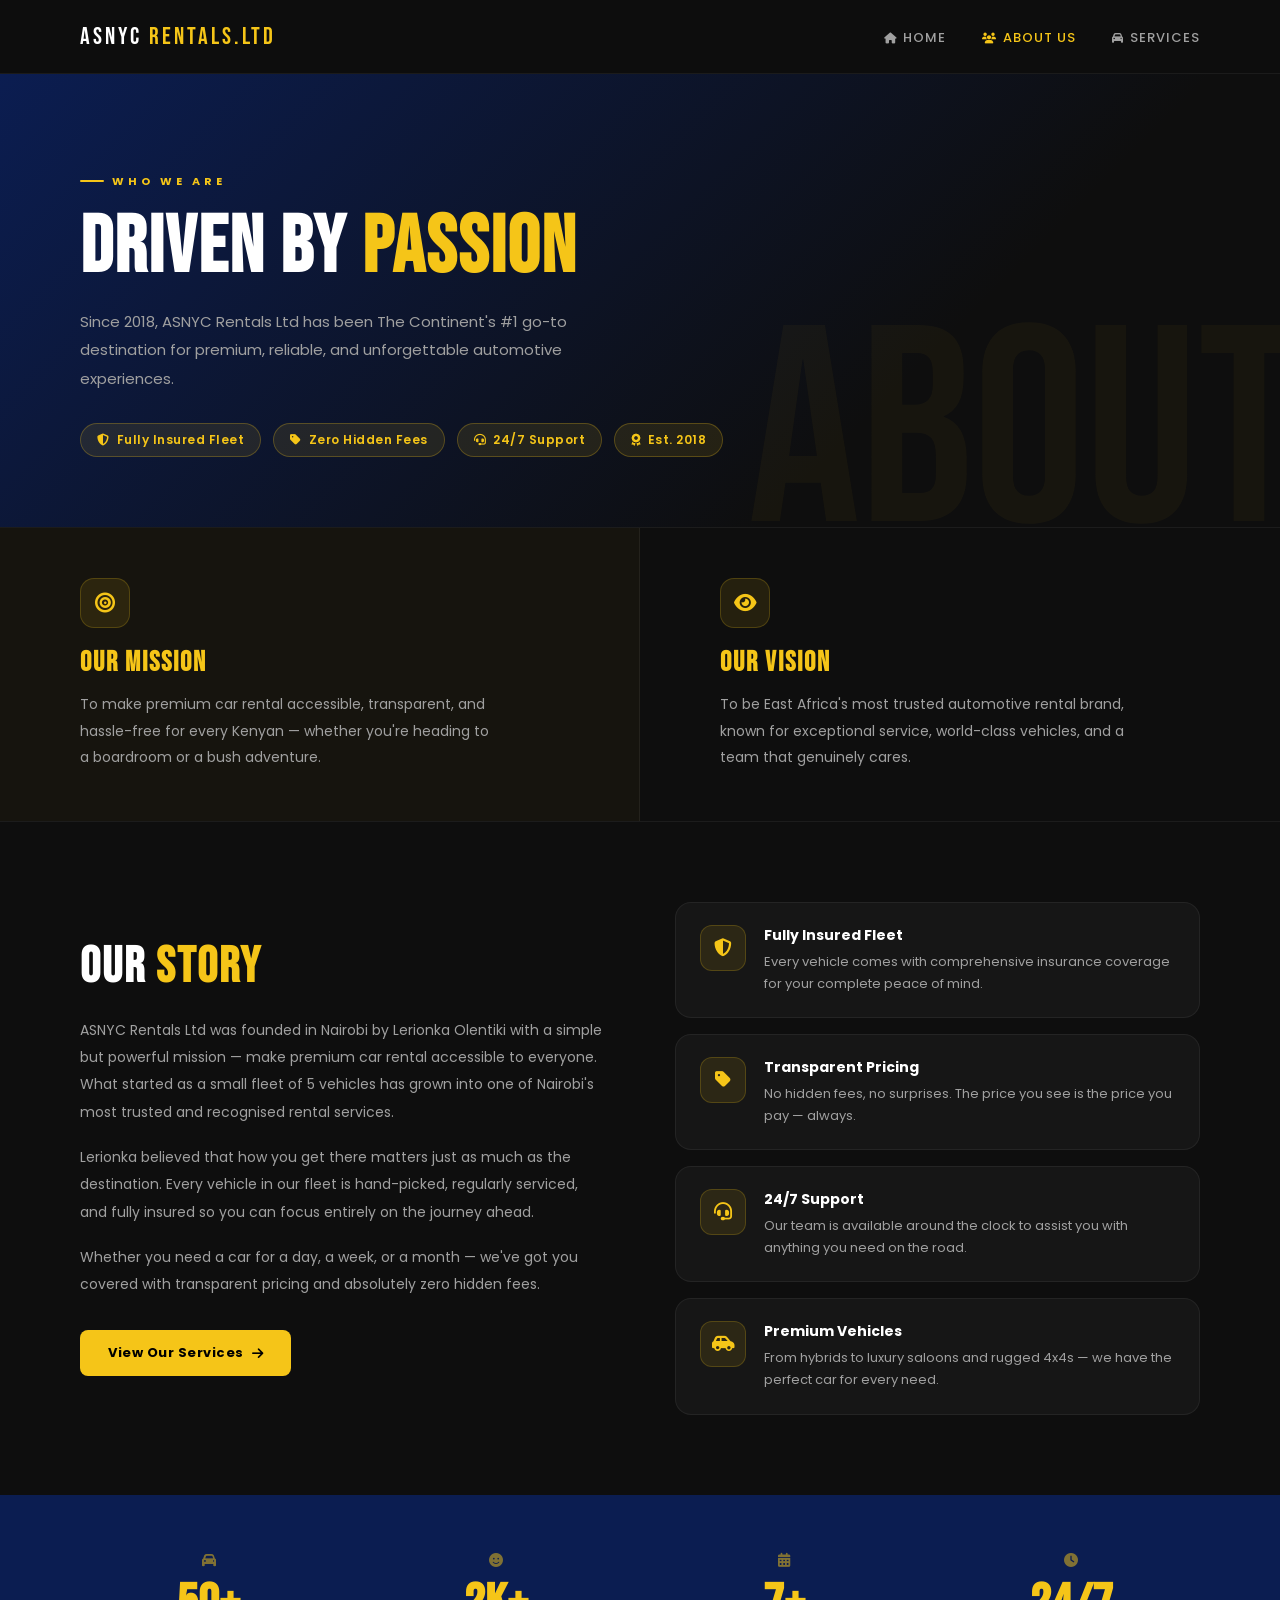
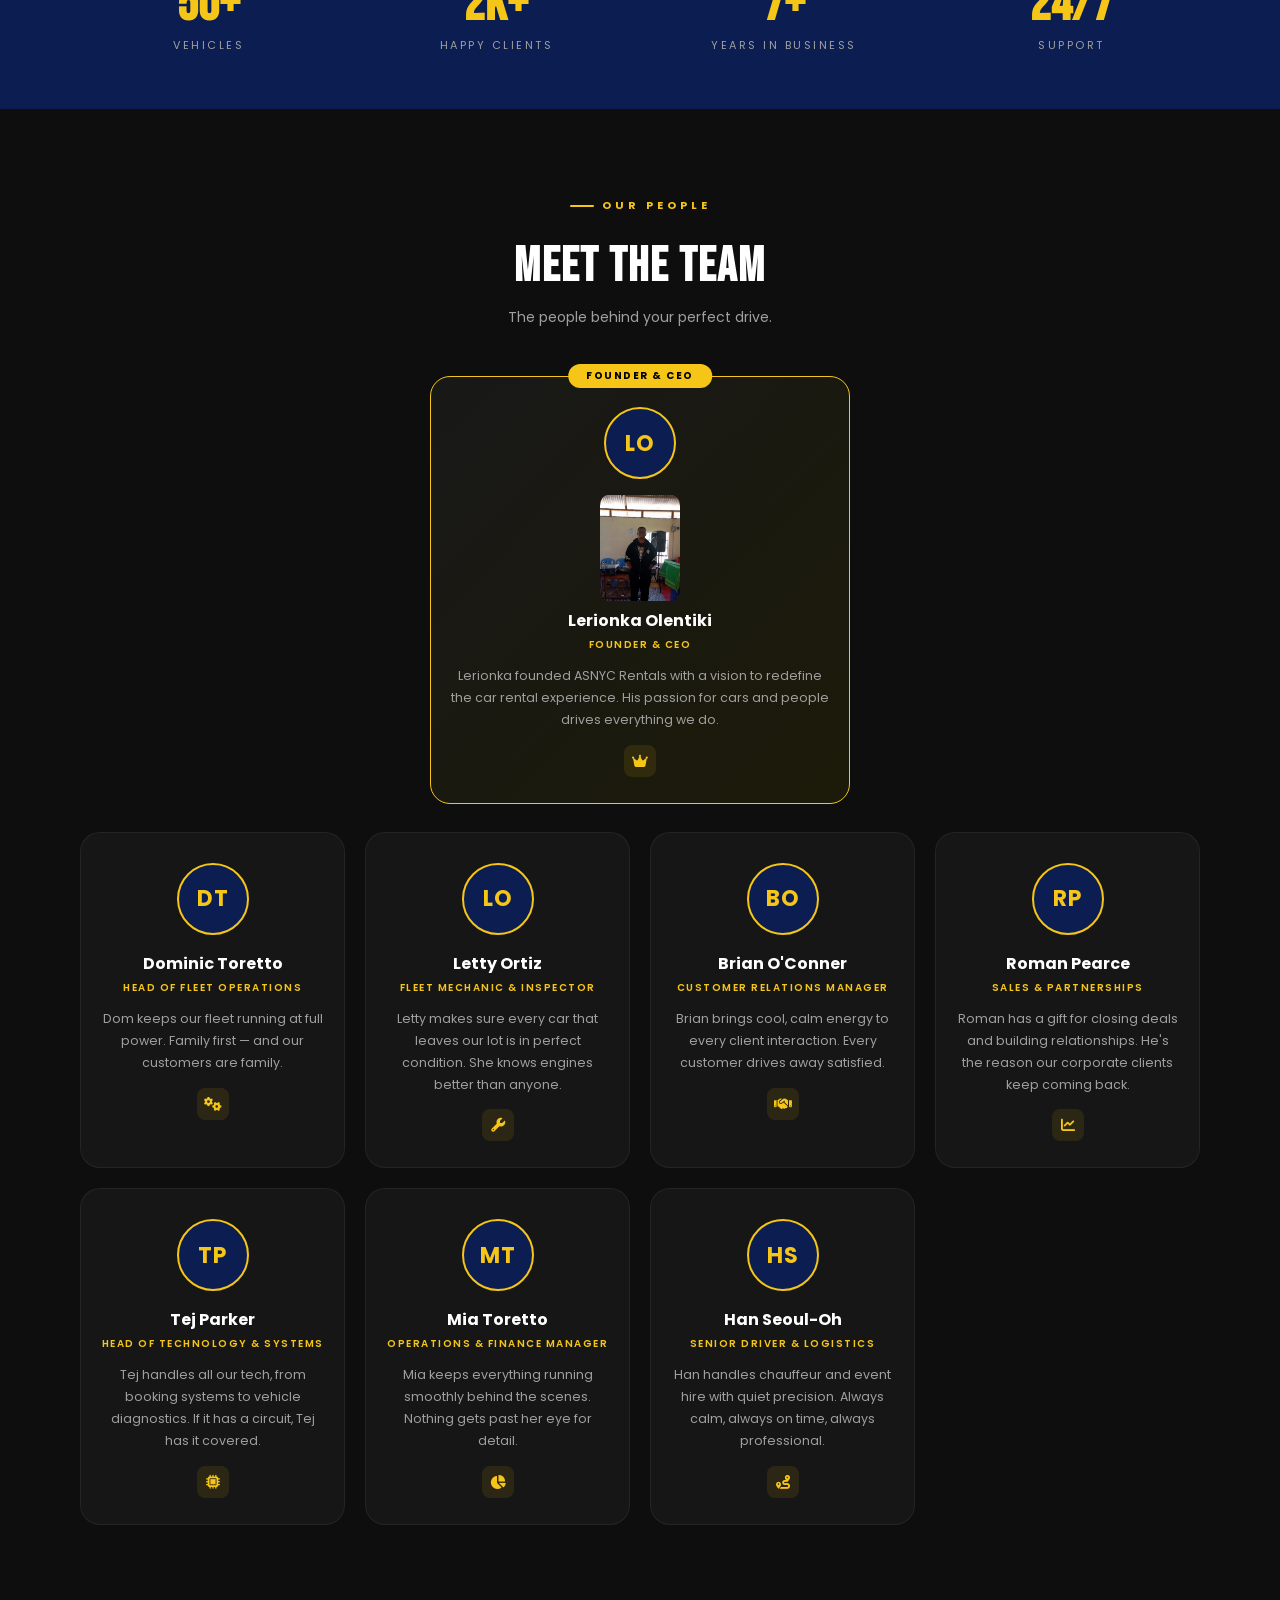
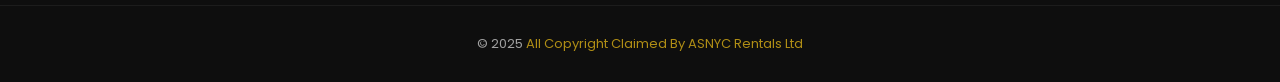
==== commit a89cfeec: "Finished Troubleshooting services,about and index code, full desisn remodel" ====
--- a/about.html
+++ b/about.html
@@ -4,8 +4,8 @@
     <meta charset="UTF-8" />
     <meta name="viewport" content="width=device-width, initial-scale=1.0" />
     <title>ASNYC RENTALS.LTD — About Us</title>
-    <link href="https://fonts.googleapis.com/css2?family=Poppins:wght@300;500;700&family=Bebas+Neue&display=swap" rel="stylesheet" />
-    <link rel="stylesheet" href="style.css" />
+    <link href="https://fonts.googleapis.com/css2?family=Poppins:wght@300;400;500;700&family=Bebas+Neue&display=swap" rel="stylesheet" />
+    <link rel="stylesheet" href="https://cdnjs.cloudflare.com/ajax/libs/font-awesome/6.5.0/css/all.min.css" />
     <link rel="stylesheet" href="about.css" />
   </head>
   <body>
@@ -14,18 +14,38 @@
     <nav class="navbar">
       <div class="logo">ASNYC <span>RENTALS.LTD</span></div>
       <ul class="nav-links">
-        <li><a href="index.html">Home</a></li>
-        <li><a href="about.html" class="active">About Us</a></li>
-        <li><a href="services.html">Services</a></li>
+        <li><a href="index.html"><i class="fa-solid fa-house" style="margin-right:6px;font-size:11px;"></i>Home</a></li>
+        <li><a href="about.html" class="active"><i class="fa-solid fa-users" style="margin-right:6px;font-size:11px;"></i>About Us</a></li>
+        <li><a href="services.html"><i class="fa-solid fa-car" style="margin-right:6px;font-size:11px;"></i>Services</a></li>
       </ul>
     </nav>
 
-    <!-- PAGE HEO -->
+    <!-- PAGE HERO -->
     <section class="page-hero">
       <span class="tag">Who We Are</span>
-      <h1>Driven By <span>Passion</span>
-      <p>Since 2018, ASNYC Rentals Ltd has been The Countrie's NO.1 go-to destination for premium, reliable, Automotive Greatness.</p>
+      <h1>Driven By <span>Passion</span></h1>
+      <p>Since 2018, ASNYC Rentals Ltd has been The Continent's #1 go-to destination for premium, reliable, and unforgettable automotive experiences.</p>
+      <div class="hero-badges">
+        <span class="hero-badge"><i class="fa-solid fa-shield-halved"></i> Fully Insured Fleet</span>
+        <span class="hero-badge"><i class="fa-solid fa-tag"></i> Zero Hidden Fees</span>
+        <span class="hero-badge"><i class="fa-solid fa-headset"></i> 24/7 Support</span>
+        <span class="hero-badge"><i class="fa-solid fa-award"></i> Est. 2018</span>
+      </div>
     </section>
+
+    <!-- MISSION & VISION -->
+    <div class="mv-strip">
+      <div class="mv-block">
+        <div class="mv-icon"><i class="fa-solid fa-bullseye"></i></div>
+        <h3>Our Mission</h3>
+        <p>To make premium car rental accessible, transparent, and hassle-free for every Kenyan — whether you're heading to a boardroom or a bush adventure.</p>
+      </div>
+      <div class="mv-block">
+        <div class="mv-icon"><i class="fa-solid fa-eye"></i></div>
+        <h3>Our Vision</h3>
+        <p>To be East Africa's most trusted automotive rental brand, known for exceptional service, world-class vehicles, and a team that genuinely cares.</p>
+      </div>
+    </div>
 
     <!-- ABOUT CONTENT -->
     <section class="about-content">
@@ -34,47 +54,35 @@
         <p>ASNYC Rentals Ltd was founded in Nairobi by Lerionka Olentiki with a simple but powerful mission — make premium car rental accessible to everyone. What started as a small fleet of 5 vehicles has grown into one of Nairobi's most trusted and recognised rental services.</p>
         <p>Lerionka believed that how you get there matters just as much as the destination. Every vehicle in our fleet is hand-picked, regularly serviced, and fully insured so you can focus entirely on the journey ahead.</p>
         <p>Whether you need a car for a day, a week, or a month — we've got you covered with transparent pricing and absolutely zero hidden fees.</p>
-        <a href="services.html" class="btn-primary" style="display:inline-block; margin-top:10px;">View Our Services ↗</a>
+        <a href="services.html" class="btn-primary">View Our Services <i class="fa-solid fa-arrow-right"></i></a>
       </div>
 
       <div class="about-cards">
         <div class="value-card">
-          <div class="value-icon">🛡️</div>
-          <div>
-            <h3>Fully Insured Fleet</h3>
-            <p>Every vehicle comes with comprehensive insurance coverage for your complete peace of mind.</p>
-          </div>
+          <div class="value-icon"><i class="fa-solid fa-shield-halved"></i></div>
+          <div><h3>Fully Insured Fleet</h3><p>Every vehicle comes with comprehensive insurance coverage for your complete peace of mind.</p></div>
         </div>
         <div class="value-card">
-          <div class="value-icon">💰</div>
-          <div>
-            <h3>Transparent Pricing</h3>
-            <p>No hidden fees, no surprises. The price you see is the price you pay — always.</p>
-          </div>
+          <div class="value-icon"><i class="fa-solid fa-tag"></i></div>
+          <div><h3>Transparent Pricing</h3><p>No hidden fees, no surprises. The price you see is the price you pay — always.</p></div>
         </div>
         <div class="value-card">
-          <div class="value-icon">🕐</div>
-          <div>
-            <h3>24/7 Support</h3>
-            <p>Our team is available around the clock to assist you with anything you need on the road.</p>
-          </div>
+          <div class="value-icon"><i class="fa-solid fa-headset"></i></div>
+          <div><h3>24/7 Support</h3><p>Our team is available around the clock to assist you with anything you need on the road.</p></div>
         </div>
         <div class="value-card">
-          <div class="value-icon">🚗</div>
-          <div>
-            <h3>Premium Vehicles</h3>
-            <p>From hybrids to luxury saloons and rugged 4x4s — we have the perfect car for every need.</p>
-          </div>
+          <div class="value-icon"><i class="fa-solid fa-car-side"></i></div>
+          <div><h3>Premium Vehicles</h3><p>From hybrids to luxury saloons and rugged 4x4s — we have the perfect car for every need.</p></div>
         </div>
       </div>
     </section>
 
     <!-- STATS STRIP -->
     <div class="stats-strip">
-      <div class="stat"><h3>50+</h3><p>Vehicles</p></div>
-      <div class="stat"><h3>2K+</h3><p>Happy Clients</p></div>
-      <div class="stat"><h3>7+</h3><p>Years in Business</p></div>
-      <div class="stat"><h3>24/7</h3><p>Support</p></div>
+      <div class="stat"><div class="stat-icon"><i class="fa-solid fa-car"></i></div><h3>50+</h3><p>Vehicles</p></div>
+      <div class="stat"><div class="stat-icon"><i class="fa-solid fa-face-smile"></i></div><h3>2K+</h3><p>Happy Clients</p></div>
+      <div class="stat"><div class="stat-icon"><i class="fa-solid fa-calendar-days"></i></div><h3>7+</h3><p>Years in Business</p></div>
+      <div class="stat"><div class="stat-icon"><i class="fa-solid fa-clock"></i></div><h3>24/7</h3><p>Support</p></div>
     </div>
 
     <!-- TEAM SECTION -->
@@ -86,70 +94,71 @@
       </div>
       <div class="team-grid">
 
-        <!-- Founder & CEO -->
         <div class="team-card founder">
-          <div class="founder-badge">Founder & CEO</div>
-          <div class="team-avatar">👑</div>
+          <div class="founder-badge">Founder &amp; CEO</div>
+          <div class="team-avatar">LO</div>
           <img src="bosslogo.jpeg" alt="img" />
+
           <h3>Lerionka Olentiki</h3>
-          <span>Founder & CEO</span>
-          <p>Lerionka founded ASNYC Rentals with a vision to redefine the car rental experience And Share His passion for cars and people drives everything we do.</p>
+          <div class="role">Founder &amp; CEO</div>
+          <p>Lerionka founded ASNYC Rentals with a vision to redefine the car rental experience. His passion for cars and people drives everything we do.</p>
+          <div class="card-icon"><i class="fa-solid fa-crown"></i></div>
         </div>
 
-        <!-- Dominic Toretto -->
         <div class="team-card">
-          <div class="team-avatar">🚗</div>
+          <div class="team-avatar">DT</div>
           <h3>Dominic Toretto</h3>
-          <span>Head of Fleet Operations</span>
-          <p>Dom keeps our fleet running at full power. He lives by one rule — you never go back on family, and our customers are family.</p>
+          <div class="role">Head of Fleet Operations</div>
+          <p>Dom keeps our fleet running at full power. Family first — and our customers are family.</p>
+          <div class="card-icon"><i class="fa-solid fa-gears"></i></div>
         </div>
 
-        <!-- Letty Ortiz -->
         <div class="team-card">
-          <div class="team-avatar">⚡</div>
+          <div class="team-avatar">LO</div>
           <h3>Letty Ortiz</h3>
-          <span>Fleet Mechanic & Inspector</span>
-          <p>Letty makes sure every car that leaves our lot is in perfect condition. She knows engines better than anyone on the team.</p>
+          <div class="role">Fleet Mechanic &amp; Inspector</div>
+          <p>Letty makes sure every car that leaves our lot is in perfect condition. She knows engines better than anyone.</p>
+          <div class="card-icon"><i class="fa-solid fa-wrench"></i></div>
         </div>
 
-        <!-- Brian O'Conner -->
         <div class="team-card">
-          <div class="team-avatar">🏁</div>
+          <div class="team-avatar">BO</div>
           <h3>Brian O'Conner</h3>
-          <span>Customer Relations Manager</span>
-          <p>Brian brings his cool, calm energy to every client interaction. He ensures every customer drives away satisfied, every single time.</p>
+          <div class="role">Customer Relations Manager</div>
+          <p>Brian brings cool, calm energy to every client interaction. Every customer drives away satisfied.</p>
+          <div class="card-icon"><i class="fa-solid fa-handshake"></i></div>
         </div>
 
-        <!-- Roman Pearce -->
         <div class="team-card">
-          <div class="team-avatar">😎</div>
+          <div class="team-avatar">RP</div>
           <h3>Roman Pearce</h3>
-          <span>Sales & Partnerships</span>
+          <div class="role">Sales &amp; Partnerships</div>
           <p>Roman has a gift for closing deals and building relationships. He's the reason our corporate clients keep coming back.</p>
+          <div class="card-icon"><i class="fa-solid fa-chart-line"></i></div>
         </div>
 
-        <!-- Tej Parker -->
         <div class="team-card">
-          <div class="team-avatar">🔧</div>
+          <div class="team-avatar">TP</div>
           <h3>Tej Parker</h3>
-          <span>Head of Technology & Systems</span>
-          <p>Tej handles all our tech, from our booking systems to vehicle diagnostics. If it has a circuit, Tej has it covered.</p>
+          <div class="role">Head of Technology &amp; Systems</div>
+          <p>Tej handles all our tech, from booking systems to vehicle diagnostics. If it has a circuit, Tej has it covered.</p>
+          <div class="card-icon"><i class="fa-solid fa-microchip"></i></div>
         </div>
 
-        <!-- Mia Toretto -->
         <div class="team-card">
-          <div class="team-avatar">📋</div>
+          <div class="team-avatar">MT</div>
           <h3>Mia Toretto</h3>
-          <span>Operations & Finance Manager</span>
-          <p>Mia keeps everything running smoothly behind the scenes. From budgets to bookings, nothing gets past her eye for detail.</p>
+          <div class="role">Operations &amp; Finance Manager</div>
+          <p>Mia keeps everything running smoothly behind the scenes. Nothing gets past her eye for detail.</p>
+          <div class="card-icon"><i class="fa-solid fa-chart-pie"></i></div>
         </div>
 
-        <!-- Han Seoul-Oh -->
         <div class="team-card">
-          <div class="team-avatar">🎯</div>
+          <div class="team-avatar">HS</div>
           <h3>Han Seoul-Oh</h3>
-          <span>Senior Driver & Logistics</span>
-          <p>Han handles our chauffeur and event hire services with quiet precision. Always calm, always on time, always professional.</p>
+          <div class="role">Senior Driver &amp; Logistics</div>
+          <p>Han handles chauffeur and event hire with quiet precision. Always calm, always on time, always professional.</p>
+          <div class="card-icon"><i class="fa-solid fa-route"></i></div>
         </div>
 
       </div>
@@ -157,7 +166,7 @@
 
     <!-- FOOTER -->
     <footer>
-      <p>© 2025 <span> All Copyright Claimed By ASNYC Rentals Ltd</span> 
+      <p>© 2025 <span>All Copyright Claimed By ASNYC Rentals Ltd</span></p>
     </footer>
 
   </body>
--- a/about.css
+++ b/about.css
@@ -1,11 +1,63 @@
-/* =============================================
-   ASNYC RENTALS LTD — About Page Styles
-   ============================================= */
+:root {
+  --gold: #f5c518;
+  --navy: #0b1d51;
+  --card: #161616;
+  --grey: #a0a0a0;
+  --dark: #0e0e0e;
+}
+
+*, *::before, *::after { box-sizing: border-box; margin: 0; padding: 0; }
+
+body {
+  background: var(--dark);
+  color: #fff;
+  font-family: 'Poppins', sans-serif;
+}
+
+/* ── NAVBAR ── */
+.navbar {
+  display: flex;
+  align-items: center;
+  justify-content: space-between;
+  padding: 22px 80px;
+  position: sticky;
+  top: 0;
+  z-index: 100;
+  background: rgba(14,14,14,0.95);
+  backdrop-filter: blur(10px);
+  border-bottom: 1px solid rgba(255,255,255,0.06);
+}
+
+.logo {
+  font-family: 'Bebas Neue', sans-serif;
+  font-size: 24px;
+  letter-spacing: 3px;
+  color: #fff;
+}
+.logo span { color: var(--gold); }
+
+.nav-links {
+  display: flex;
+  list-style: none;
+  gap: 36px;
+}
+
+.nav-links a {
+  text-decoration: none;
+  color: var(--grey);
+  font-size: 13px;
+  font-weight: 500;
+  letter-spacing: 1px;
+  text-transform: uppercase;
+  transition: color 0.2s;
+}
+.nav-links a:hover,
+.nav-links a.active { color: var(--gold); }
 
 /* ── PAGE HERO ── */
 .page-hero {
   background: linear-gradient(135deg, #0b1d51 0%, #0e0e0e 70%);
-  padding: 80px 80px 60px;
+  padding: 90px 80px 70px;
   position: relative;
   overflow: hidden;
 }
@@ -18,67 +70,155 @@
   font-size: 280px;
   color: rgba(245,197,24,0.04);
   pointer-events: none;
-}
-
-.page-hero .tag {
+  line-height: 1;
+}
+
+.tag {
   font-size: 11px;
   font-weight: 700;
   letter-spacing: 4px;
   color: var(--gold);
   text-transform: uppercase;
-  display: block;
-  margin-bottom: 14px;
+  display: inline-flex;
+  align-items: center;
+  gap: 8px;
+  margin-bottom: 16px;
+}
+.tag::before {
+  content: '';
+  display: inline-block;
+  width: 24px;
+  height: 2px;
+  background: var(--gold);
+  border-radius: 2px;
 }
 
 .page-hero h1 {
   font-family: 'Bebas Neue', sans-serif;
-  font-size: clamp(42px, 6vw, 75px);
+  font-size: clamp(48px, 7vw, 80px);
   letter-spacing: 2px;
-  max-width: 600px;
+  max-width: 620px;
   line-height: 1.05;
 }
-
 .page-hero h1 span { color: var(--gold); }
 
 .page-hero p {
   color: var(--grey);
   font-size: 15px;
-  margin-top: 16px;
-  max-width: 500px;
-  line-height: 1.8;
+  margin-top: 18px;
+  max-width: 520px;
+  line-height: 1.9;
+}
+
+.hero-badges {
+  display: flex;
+  gap: 12px;
+  margin-top: 30px;
+  flex-wrap: wrap;
+}
+
+.hero-badge {
+  display: inline-flex;
+  align-items: center;
+  gap: 7px;
+  background: rgba(245,197,24,0.1);
+  border: 1px solid rgba(245,197,24,0.25);
+  color: var(--gold);
+  font-size: 12px;
+  font-weight: 600;
+  padding: 7px 16px;
+  border-radius: 30px;
+  letter-spacing: 0.5px;
+}
+
+/* ── MISSION / VISION STRIP ── */
+.mv-strip {
+  display: grid;
+  grid-template-columns: 1fr 1fr;
+  border-top: 1px solid rgba(255,255,255,0.06);
+  border-bottom: 1px solid rgba(255,255,255,0.06);
+}
+
+.mv-block { padding: 50px 80px; }
+
+.mv-block:first-child {
+  border-right: 1px solid rgba(255,255,255,0.06);
+  background: rgba(245,197,24,0.03);
+}
+
+.mv-icon {
+  width: 50px;
+  height: 50px;
+  border-radius: 14px;
+  background: rgba(245,197,24,0.1);
+  border: 1px solid rgba(245,197,24,0.2);
+  display: flex;
+  align-items: center;
+  justify-content: center;
+  font-size: 20px;
+  color: var(--gold);
+  margin-bottom: 18px;
+}
+
+.mv-block h3 {
+  font-family: 'Bebas Neue', sans-serif;
+  font-size: 28px;
+  letter-spacing: 2px;
+  color: var(--gold);
+  margin-bottom: 12px;
+}
+
+.mv-block p {
+  color: var(--grey);
+  font-size: 14px;
+  line-height: 1.9;
+  max-width: 420px;
 }
 
 /* ── ABOUT CONTENT ── */
 .about-content {
-  padding: 70px 80px;
+  padding: 80px;
   display: grid;
   grid-template-columns: 1fr 1fr;
-  gap: 60px;
+  gap: 70px;
   align-items: center;
 }
 
 .about-text h2 {
   font-family: 'Bebas Neue', sans-serif;
-  font-size: 48px;
+  font-size: 50px;
   letter-spacing: 2px;
-  margin-bottom: 20px;
-}
-
+  margin-bottom: 22px;
+  line-height: 1.1;
+}
 .about-text h2 span { color: var(--gold); }
 
 .about-text p {
   color: var(--grey);
   font-size: 14px;
-  line-height: 1.9;
-  margin-bottom: 16px;
-}
+  line-height: 1.95;
+  margin-bottom: 18px;
+}
+
+.btn-primary {
+  display: inline-flex;
+  align-items: center;
+  gap: 8px;
+  background: var(--gold);
+  color: #000;
+  font-size: 13px;
+  font-weight: 700;
+  padding: 13px 28px;
+  border-radius: 8px;
+  text-decoration: none;
+  letter-spacing: 0.5px;
+  margin-top: 14px;
+  transition: opacity 0.2s, transform 0.2s;
+}
+.btn-primary:hover { opacity: 0.88; transform: translateY(-1px); }
 
 /* ── VALUE CARDS ── */
-.about-cards {
-  display: flex;
-  flex-direction: column;
-  gap: 18px;
-}
+.about-cards { display: flex; flex-direction: column; gap: 16px; }
 
 .value-card {
   background: var(--card);
@@ -90,143 +230,171 @@
   gap: 18px;
   transition: transform 0.2s, border-color 0.2s;
 }
-
 .value-card:hover {
   transform: translateX(6px);
   border-color: var(--gold);
 }
 
 .value-icon {
-  font-size: 28px;
+  width: 46px;
+  height: 46px;
+  border-radius: 12px;
+  background: rgba(245,197,24,0.1);
+  border: 1px solid rgba(245,197,24,0.2);
+  display: flex;
+  align-items: center;
+  justify-content: center;
+  font-size: 18px;
+  color: var(--gold);
   flex-shrink: 0;
-  margin-top: 2px;
-}
-
-.value-card h3 {
-  font-size: 15px;
-  font-weight: 700;
-  margin-bottom: 5px;
-}
-
-.value-card p {
-  font-size: 13px;
-  color: var(--grey);
-  line-height: 1.7;
-}
+}
+
+.value-card h3 { font-size: 14px; font-weight: 700; margin-bottom: 5px; }
+.value-card p { font-size: 13px; color: var(--grey); line-height: 1.7; }
 
 /* ── STATS STRIP ── */
 .stats-strip {
   background: var(--navy);
-  padding: 50px 80px;
+  padding: 55px 80px;
   display: grid;
   grid-template-columns: repeat(4, 1fr);
   gap: 30px;
   text-align: center;
 }
 
+.stat-icon {
+  font-size: 14px;
+  color: rgba(245,197,24,0.5);
+  margin-bottom: 8px;
+}
+
 .stats-strip .stat h3 {
   font-family: 'Bebas Neue', sans-serif;
+  font-size: 52px;
+  color: var(--gold);
+  line-height: 1;
+}
+
+.stats-strip .stat p {
+  font-size: 11px;
+  color: var(--grey);
+  letter-spacing: 2.5px;
+  text-transform: uppercase;
+  margin-top: 6px;
+}
+
+/* ── TEAM SECTION ── */
+.team-section { padding: 80px; text-align: center; }
+
+.section-header { padding: 0 0 48px; }
+
+.section-header h2 {
+  font-family: 'Bebas Neue', sans-serif;
   font-size: 48px;
-  color: var(--gold);
-}
-
-.stats-strip .stat p {
-  font-size: 12px;
-  color: var(--grey);
   letter-spacing: 2px;
-  text-transform: uppercase;
-  margin-top: 4px;
-}
-
-/* ── TEAM SECTION ── */
-.team-section {
-  padding: 70px 80px;
-  text-align: center;
-}
-
-.team-section .section-header {
-  padding: 0 0 40px;
-}
-
-/* 4 columns for the team grid */
+  margin: 8px 0 12px;
+}
+
+.section-header p { color: var(--grey); font-size: 14px; }
+
 .team-grid {
   display: grid;
   grid-template-columns: repeat(4, 1fr);
-  gap: 24px;
-}
-
-/* ── TEAM CARD ── */
+  gap: 20px;
+}
+
 .team-card {
   background: var(--card);
   border-radius: 20px;
-  padding: 30px 20px;
+  padding: 30px 20px 26px;
   border: 1px solid rgba(255,255,255,0.06);
-  transition: transform 0.2s, border-color 0.2s;
+  transition: transform 0.25s, border-color 0.25s;
   position: relative;
-}
-
+  text-align: center;
+}
 .team-card:hover {
-  transform: translateY(-5px);
-  border-color: var(--gold);
-}
-
-/* ── FOUNDER CARD — spans full width on its own row ── */
+  transform: translateY(-6px);
+  border-color: rgba(245,197,24,0.4);
+}
+
 .team-card.founder {
   grid-column: 1 / -1;
-  max-width: 400px;
-  margin: 0 auto 10px;
+  max-width: 420px;
+  margin: 0 auto 8px;
   border-color: var(--gold);
-  background: linear-gradient(135deg, #1a1a1a 0%, #1c1a0a 100%);
-}
-
-/* Founder badge on top of card */
+  background: linear-gradient(135deg, #181818 0%, #1c1a08 100%);
+}
+
 .founder-badge {
   position: absolute;
-  top: -12px; left: 50%;
+  top: -13px; left: 50%;
   transform: translateX(-50%);
   background: var(--gold);
   color: #000;
-  font-size: 11px;
+  font-size: 10px;
   font-weight: 700;
-  padding: 4px 16px;
+  padding: 4px 18px;
   border-radius: 20px;
-  letter-spacing: 1px;
+  letter-spacing: 1.5px;
   text-transform: uppercase;
   white-space: nowrap;
 }
 
 .team-avatar {
-  width: 70px;
-  height: 70px;
-  background: var(--navy);
+  width: 72px;
+  height: 72px;
   border-radius: 50%;
   display: flex;
   align-items: center;
   justify-content: center;
-  font-size: 28px;
+  font-size: 22px;
+  font-weight: 700;
   margin: 0 auto 16px;
   border: 2px solid var(--gold);
-}
-
-.team-card h3 {
-  font-size: 16px;
-  font-weight: 700;
-  margin-bottom: 4px;
-}
-
-.team-card span {
-  font-size: 11px;
+  background: var(--navy);
   color: var(--gold);
   letter-spacing: 1px;
+}
+
+.team-card h3 { font-size: 16px; font-weight: 700; margin-bottom: 4px; }
+
+.team-card .role {
+  font-size: 10px;
+  color: var(--gold);
+  letter-spacing: 1.5px;
   text-transform: uppercase;
+  font-weight: 600;
 }
 
 .team-card p {
+  font-size: 12.5px;
+  color: var(--grey);
+  margin-top: 12px;
+  line-height: 1.75;
+}
+
+.card-icon {
+  display: inline-flex;
+  align-items: center;
+  justify-content: center;
+  width: 32px;
+  height: 32px;
+  border-radius: 8px;
+  background: rgba(245,197,24,0.1);
+  color: var(--gold);
+  font-size: 14px;
+  margin-top: 14px;
+}
+
+/* ── FOOTER ── */
+footer {
+  border-top: 1px solid rgba(255,255,255,0.06);
+  padding: 28px 80px;
+  text-align: center;
   font-size: 13px;
   color: var(--grey);
-  margin-top: 10px;
-  line-height: 1.7;
-}
+}
+footer span { color: rgba(245,197,24,0.7); }
 
 /* ── RESPONSIVE ── */
 @media (max-width: 1024px) {
@@ -234,8 +402,12 @@
 }
 
 @media (max-width: 768px) {
-  .page-hero { padding: 60px 24px 40px; }
-  .about-content { grid-template-columns: 1fr; padding: 40px 24px; gap: 30px; }
+  .navbar { padding: 18px 24px; }
+  .page-hero { padding: 60px 24px 50px; }
+  .mv-strip { grid-template-columns: 1fr; }
+  .mv-block:first-child { border-right: none; border-bottom: 1px solid rgba(255,255,255,0.06); }
+  .mv-block { padding: 40px 24px; }
+  .about-content { grid-template-columns: 1fr; padding: 50px 24px; gap: 36px; }
   .stats-strip { grid-template-columns: repeat(2, 1fr); padding: 40px 24px; }
   .team-section { padding: 50px 24px; }
   .team-grid { grid-template-columns: repeat(2, 1fr); }
@@ -244,9 +416,10 @@
 
 @media (max-width: 480px) {
   .team-grid { grid-template-columns: 1fr; }
+  .hero-badges { flex-direction: column; align-items: flex-start; }
 }
 
 img{
-    width: 120px;
-
+  width: 80px;
+  border-radius: 10%;
 }
